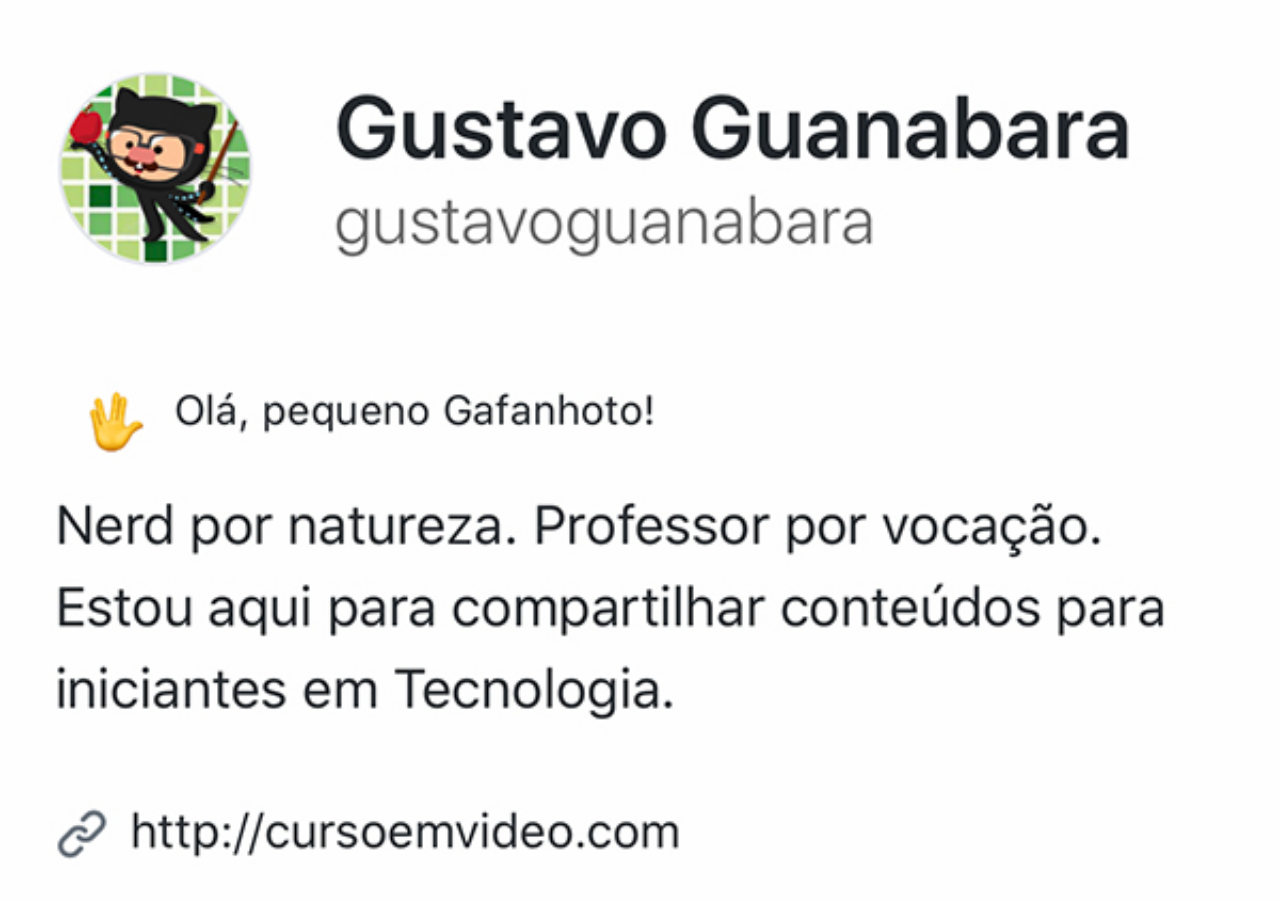
==== github.html @ dc6cbc1d "botões na leteral" ====
<!DOCTYPE html>
<html lang="pt-br">
<head>
    <meta charset="UTF-8">
    <meta name="viewport" content="width=device-width, initial-scale=1.0">
    <title>GitHub</title>
</head>
<style>
    * {
        margin: 0px;
        padding: 0px;
    }
    body {
        width: 100vw;
        height: 100vh;
        background: black url('imagens/tela-github.jpg') no-repeat top center;
        background-size: cover;
    }
</style>
<body>
    
</body>
</html>
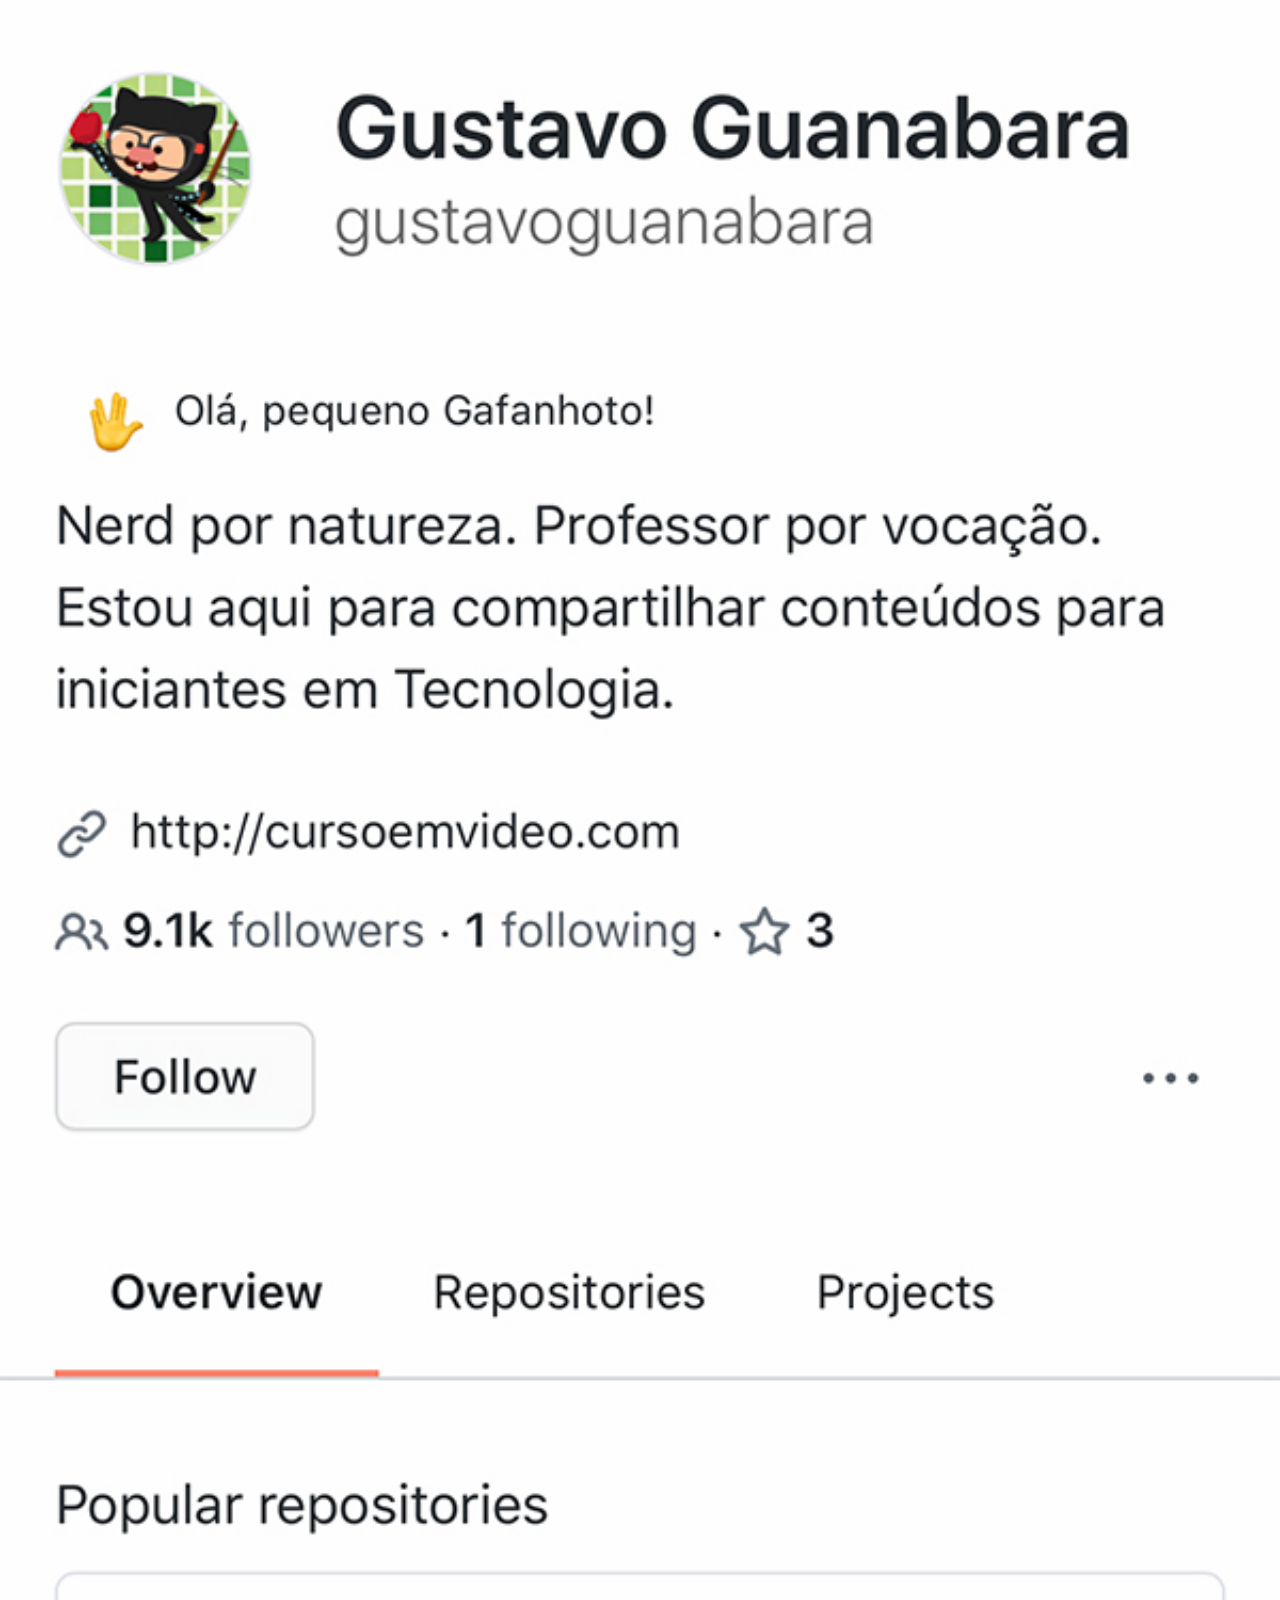
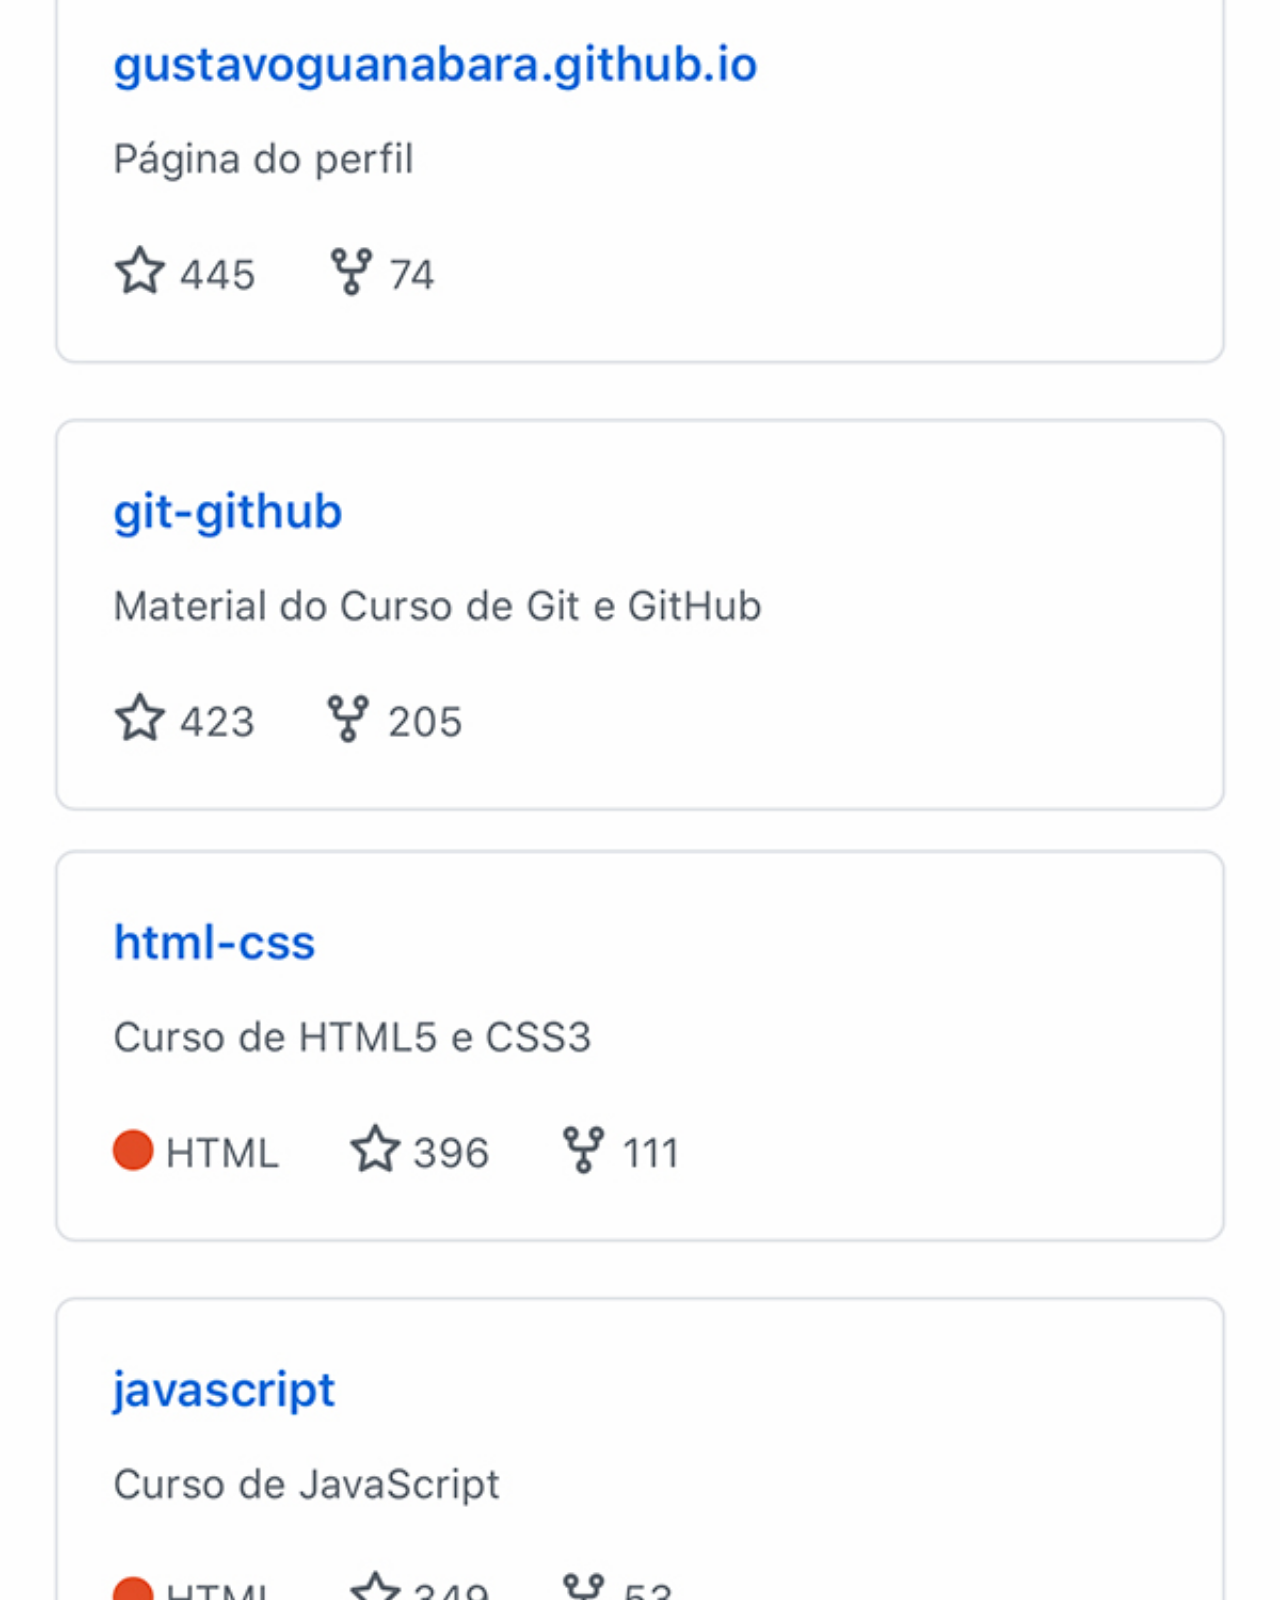
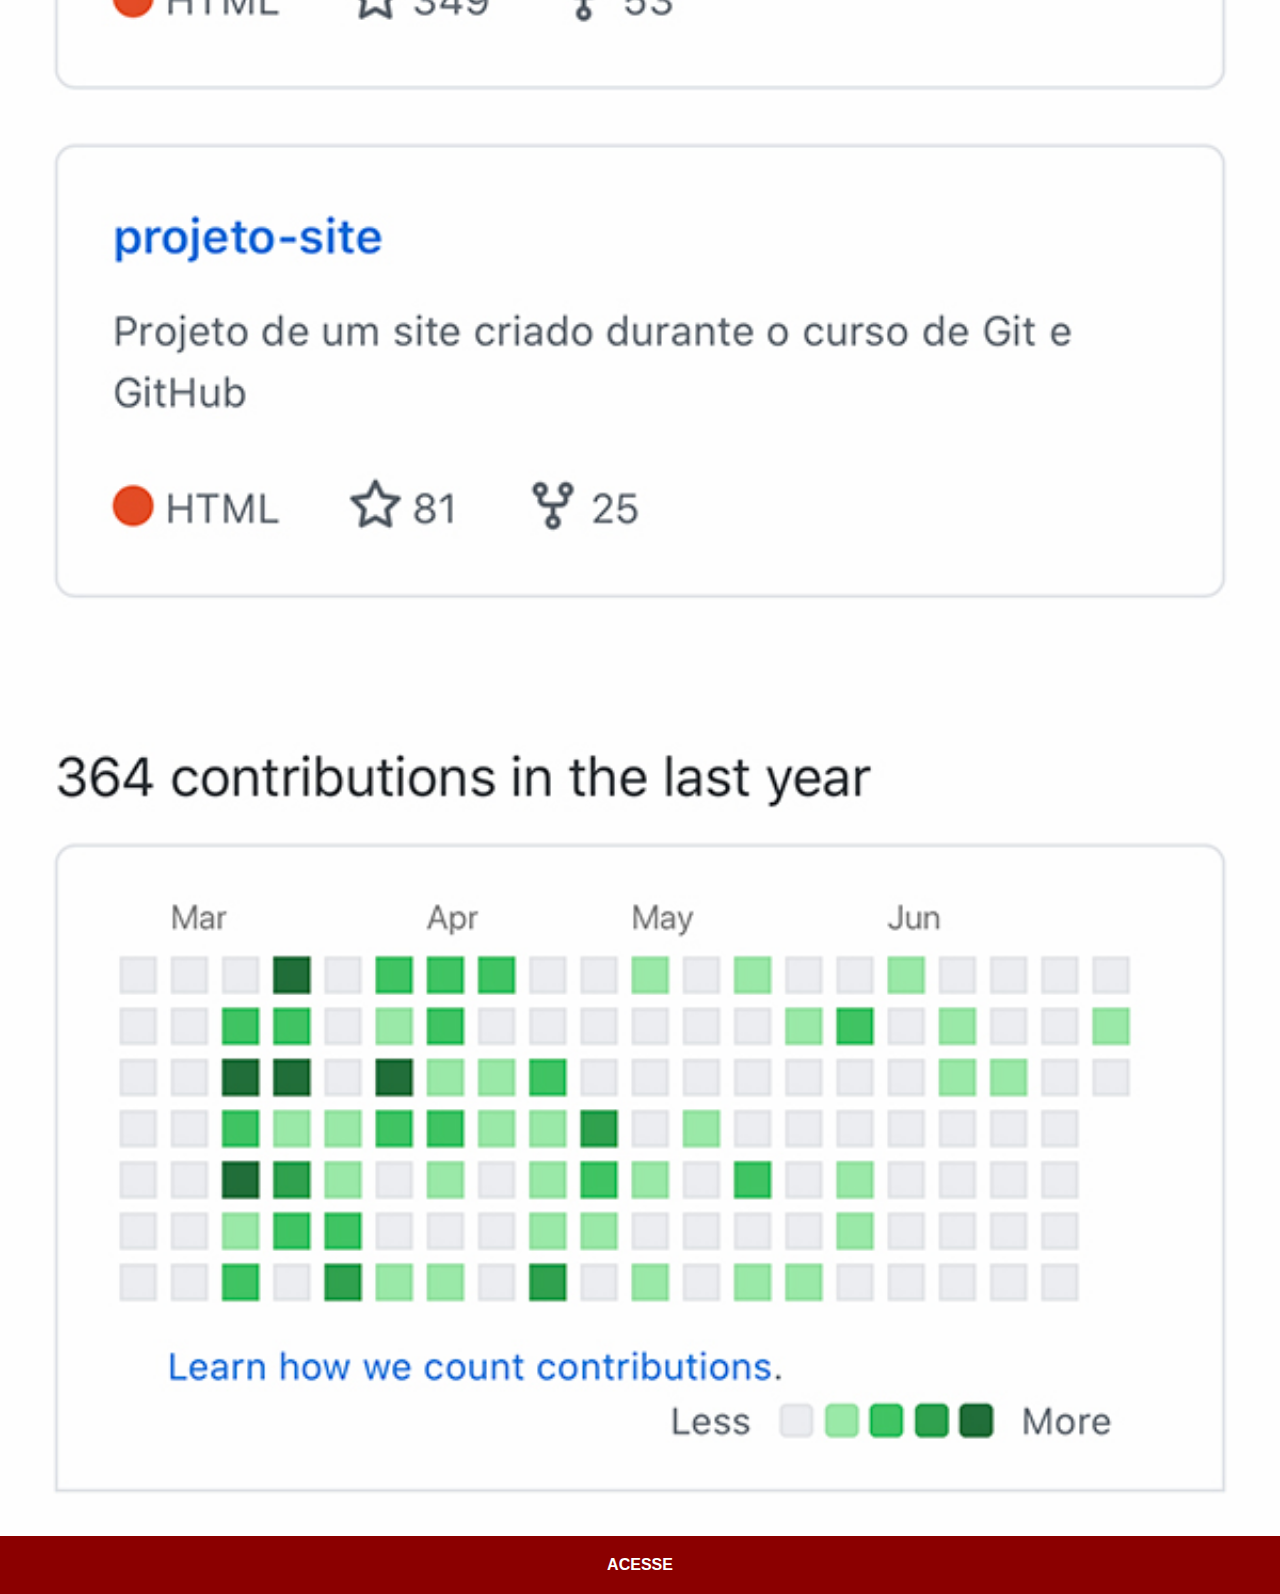
==== commit e125f084: "adicionando páginas dos botões" ====
--- a/github.html
+++ b/github.html
@@ -4,20 +4,10 @@
     <meta charset="UTF-8">
     <meta name="viewport" content="width=device-width, initial-scale=1.0">
     <title>GitHub</title>
+    <link rel="stylesheet" href="estilo/social.css">
 </head>
-<style>
-    * {
-        margin: 0px;
-        padding: 0px;
-    }
-    body {
-        width: 100vw;
-        height: 100vh;
-        background: black url('imagens/tela-github.jpg') no-repeat top center;
-        background-size: cover;
-    }
-</style>
 <body>
-    
+    <img src="imagens/tela-github.jpg" alt="Github">
+    <a href="https://github.com/lucasribeirodossantos" target="_blank">ACESSE</a>
 </body>
 </html>--- a/estilo/social.css
+++ b/estilo/social.css
@@ -0,0 +1,26 @@
+@charset "UTF-80";
+
+* {
+    margin: 0px;
+    padding: 0px;
+    font-family: Arial, Helvetica, sans-serif;
+}
+::-webkit-scrollbar {
+    width: 0px;
+    height: 0px;
+}
+img {
+    width: 100vw;
+}
+a {
+    display: block;
+    background-color: darkred;
+    color: white;
+    padding: 20px;
+    text-align: center;
+    font-weight: bolder;
+    text-decoration: none;
+}
+a:hover {
+    background-color: red;
+}